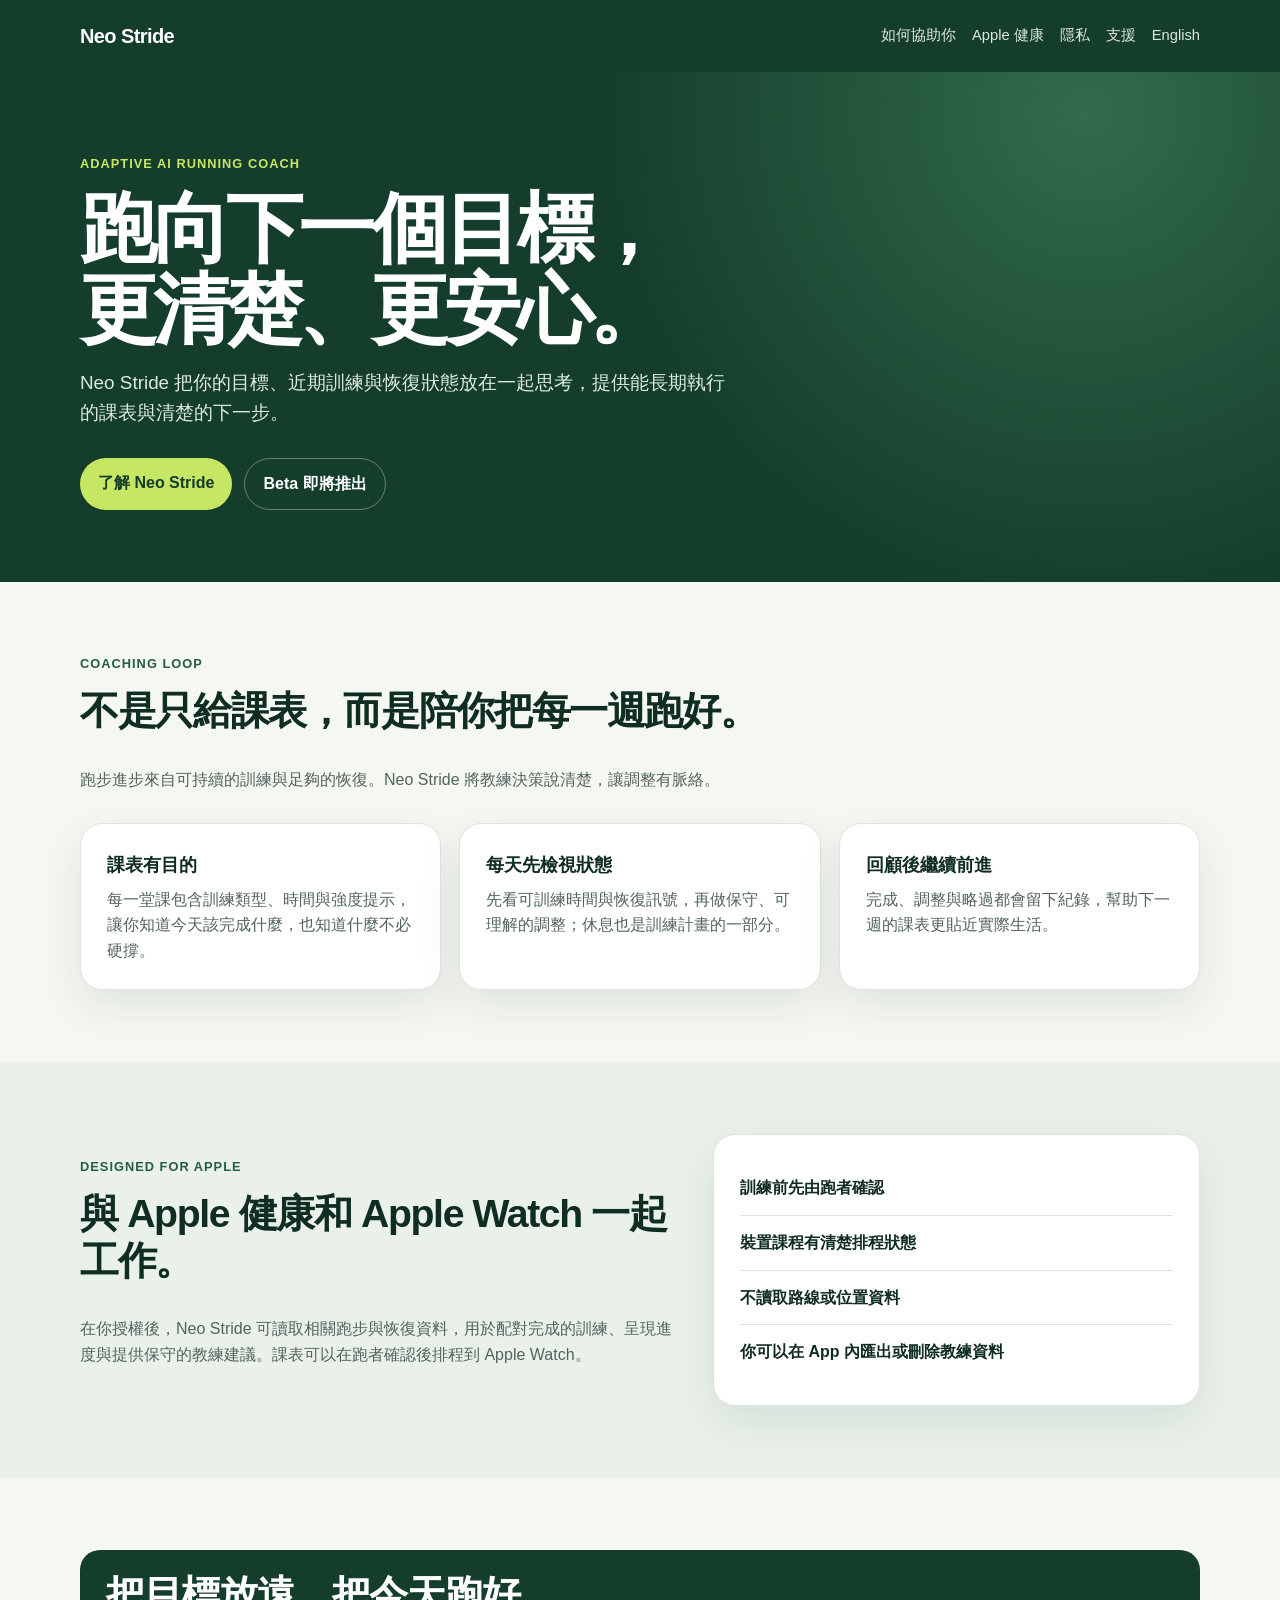
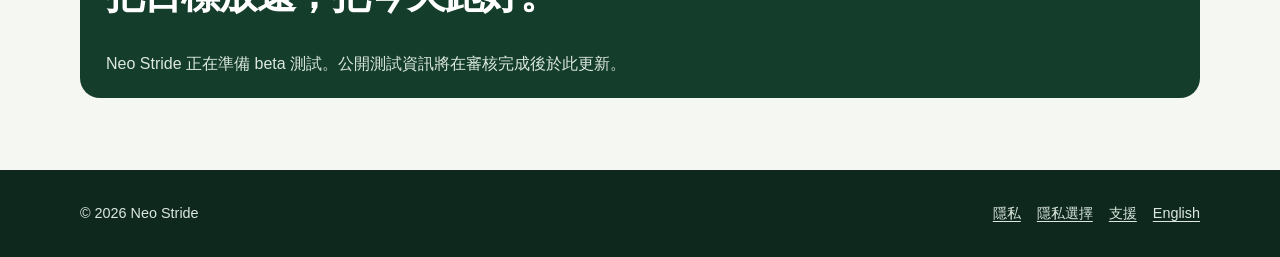
==== index.html @ 47d39ab4 "feat: add public Neo Stride site" ====
<!doctype html>
<html lang="zh-Hant">
  <head>
    <meta charset="utf-8">
    <meta name="viewport" content="width=device-width, initial-scale=1">
    <meta name="description" content="Neo Stride 是一位以恢復為先、幫助業餘跑者持續前進的 AI 跑步教練。">
    <meta http-equiv="refresh" content="0; url=zh-Hant/">
    <link rel="canonical" href="https://chaoyu0513.github.io/neostride-site/zh-Hant/">
    <title>Neo Stride</title>
  </head>
  <body>
    <p><a href="zh-Hant/">前往 Neo Stride 繁體中文網站</a> · <a href="en/">English</a></p>
  </body>
</html>
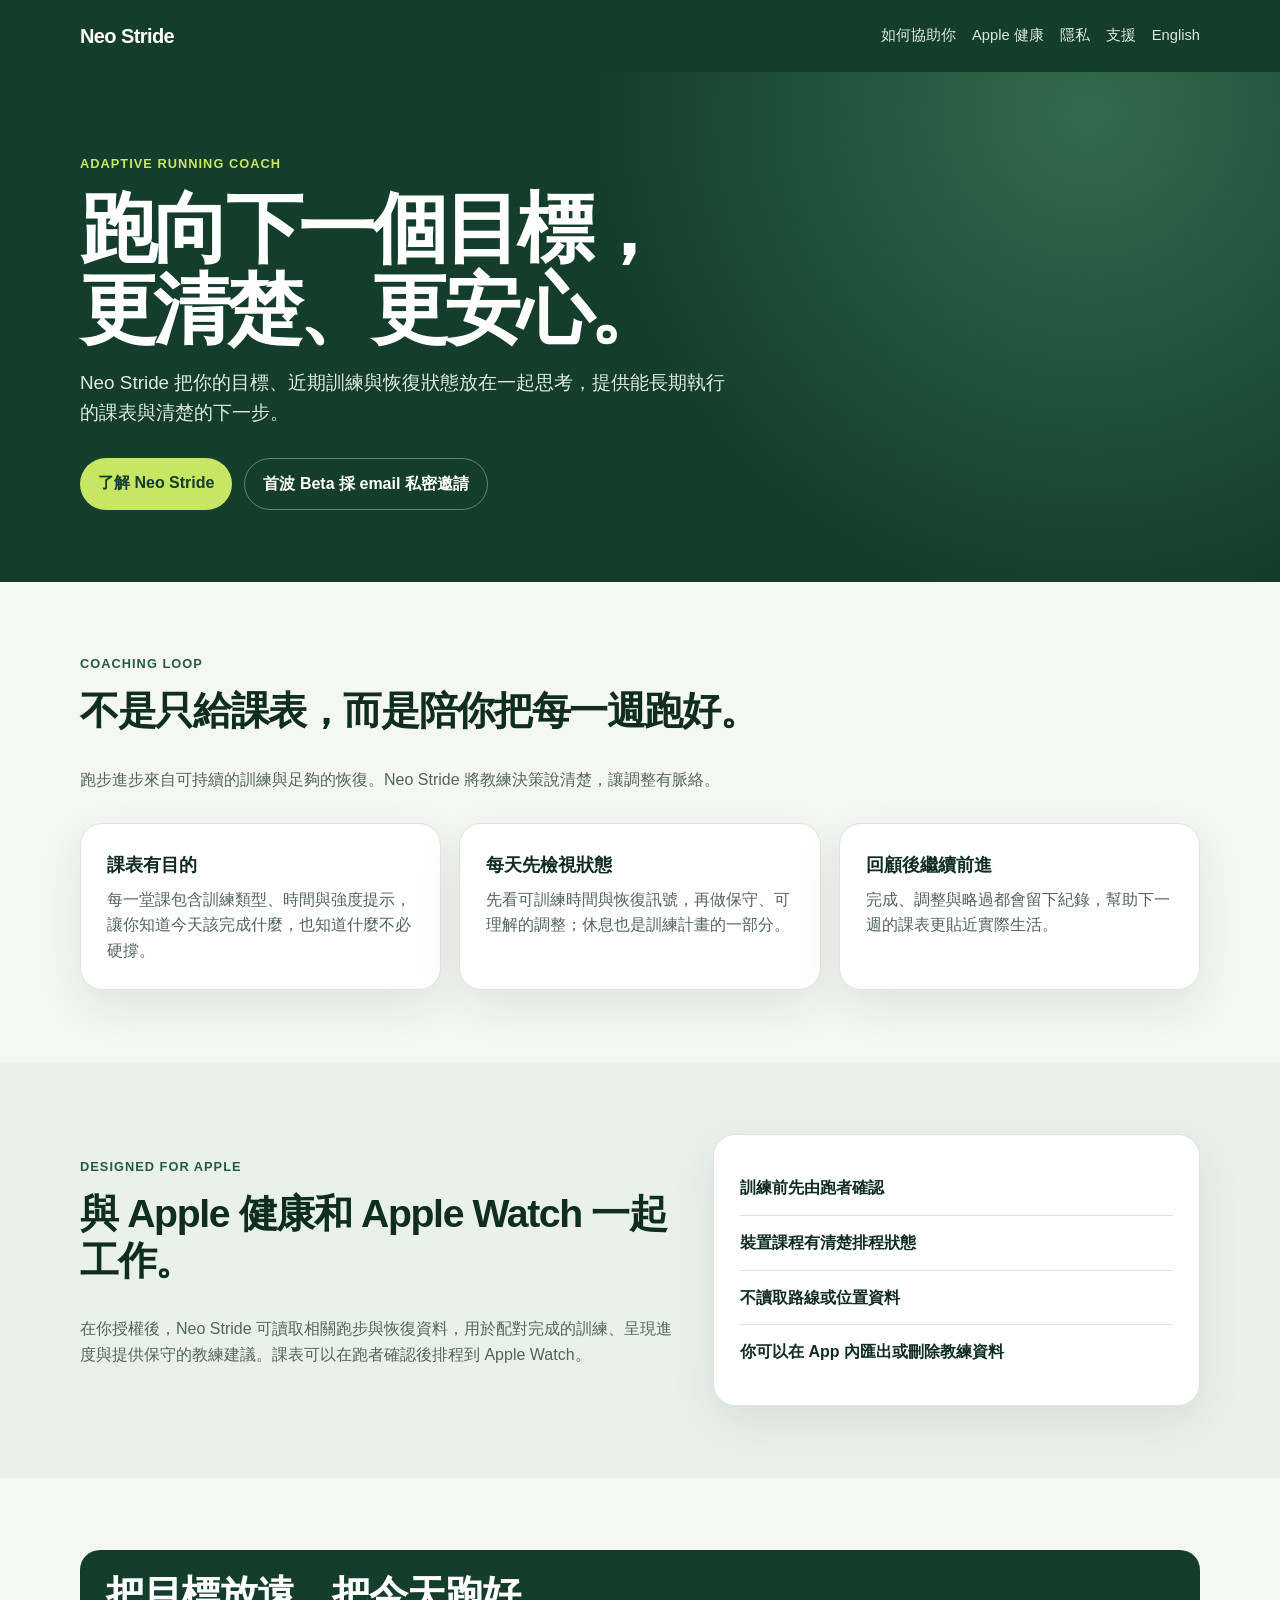
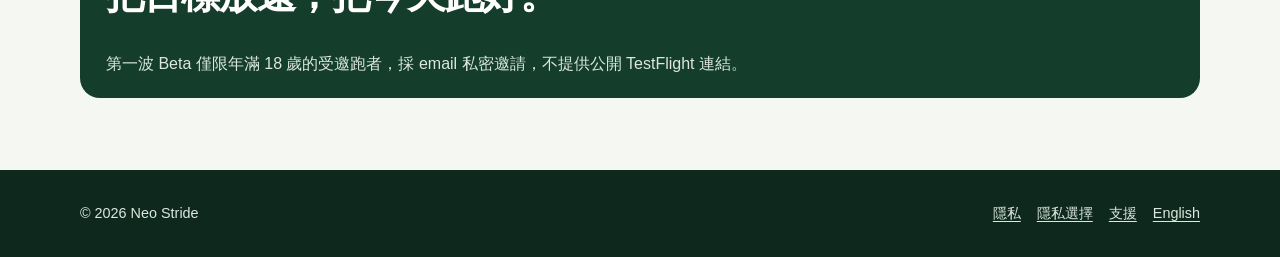
==== commit 7bf37da6: "feat: add reviewed beta privacy and support content" ====
--- a/index.html
+++ b/index.html
@@ -3,7 +3,7 @@
   <head>
     <meta charset="utf-8">
     <meta name="viewport" content="width=device-width, initial-scale=1">
-    <meta name="description" content="Neo Stride 是一位以恢復為先、幫助業餘跑者持續前進的 AI 跑步教練。">
+    <meta name="description" content="Neo Stride 是一位以恢復為先、幫助業餘跑者持續前進的適應式跑步教練。">
     <meta http-equiv="refresh" content="0; url=zh-Hant/">
     <link rel="canonical" href="https://chaoyu0513.github.io/neostride-site/zh-Hant/">
     <title>Neo Stride</title>
